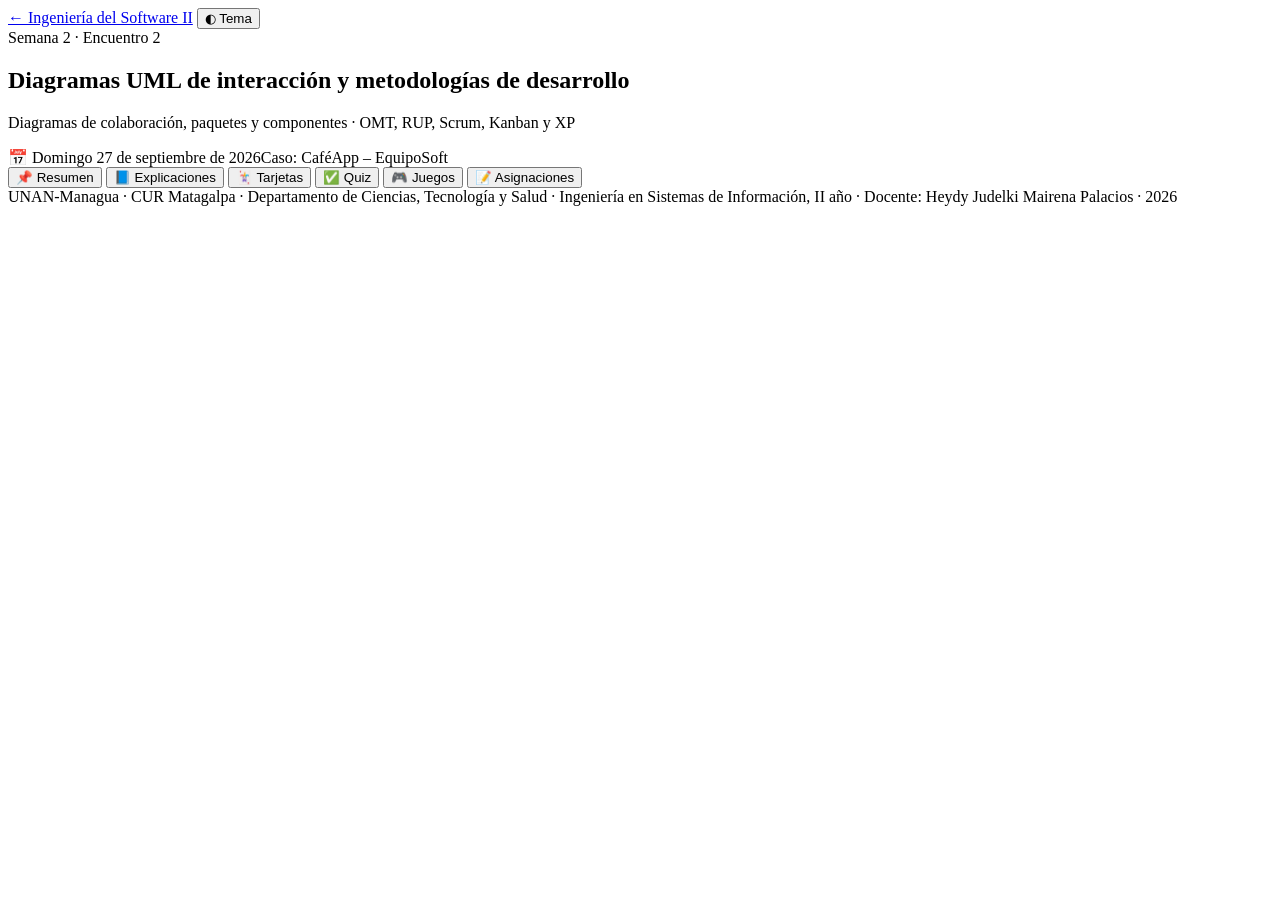
==== Encuentro_2/index.html @ fce49983 "cambiando nombre" ====
<!DOCTYPE html>
<html lang="es">
<head>
<meta charset="utf-8">
<meta name="viewport" content="width=device-width, initial-scale=1">
<title>Semana 2 · Ingeniería del Software II</title>
<meta name="description" content="Diagramas UML de interacción y metodologías de desarrollo: resúmenes, explicaciones, quiz y juegos para el Encuentro 2.">
<link rel="icon" href="data:image/svg+xml,%3Csvg xmlns='http://www.w3.org/2000/svg' viewBox='0 0 100 100'%3E%3Crect width='100' height='100' rx='20' fill='%231F3864'/%3E%3Ctext x='50' y='66' font-size='46' text-anchor='middle' fill='white' font-family='Arial' font-weight='bold'%3EIS%3C/text%3E%3C/svg%3E">
<link rel="stylesheet" href="assets/css/style.css">
</head>
<body>
<header class="top"><div class="wrap">
  <a class="home" href="index.html">← Ingeniería del Software II</a><span class="sp"></span>
  <button id="themeBtn" type="button" aria-label="Cambiar tema claro u oscuro">◐ Tema</button>
</div></header>
<section class="hero"><div class="wrap">
  <span class="pill">Semana 2 · Encuentro 2</span>
  <h1>Diagramas UML de interacción y metodologías de desarrollo</h1>
  <p>Diagramas de colaboración, paquetes y componentes · OMT, RUP, Scrum, Kanban y XP</p>
  <div class="meta"><span class="pill">📅 Domingo 27 de septiembre de 2026</span><span class="pill">Caso: CaféApp – EquipoSoft</span></div>
</div></section>
<nav class="tabs" aria-label="Secciones"><div class="wrap" role="tablist">
  <button class="tab" role="tab" data-panel="resumen">📌 Resumen</button>
  <button class="tab" role="tab" data-panel="explicaciones">📘 Explicaciones</button>
  <button class="tab" role="tab" data-panel="tarjetas">🃏 Tarjetas</button>
  <button class="tab" role="tab" data-panel="quiz">✅ Quiz</button>
  <button class="tab" role="tab" data-panel="juegos">🎮 Juegos</button>
  <button class="tab" role="tab" data-panel="asignaciones">📝 Asignaciones</button>
</div></nav>
<main class="wrap">
  <section class="panel" id="resumen"></section>
  <section class="panel" id="explicaciones"></section>
  <section class="panel" id="tarjetas"></section>
  <section class="panel" id="quiz"></section>
  <section class="panel" id="juegos"></section>
  <section class="panel" id="asignaciones"></section>
</main>
<footer><div class="wrap">UNAN-Managua · CUR Matagalpa · Departamento de Ciencias, Tecnología y Salud · Ingeniería en Sistemas de Información, II año · Docente: Heydy Judelki Mairena Palacios · 2026</div></footer>
<script src="assets/js/semana2.js"></script>
<script src="assets/js/app.js"></script>
<script>App.init();</script>
</body>
</html>
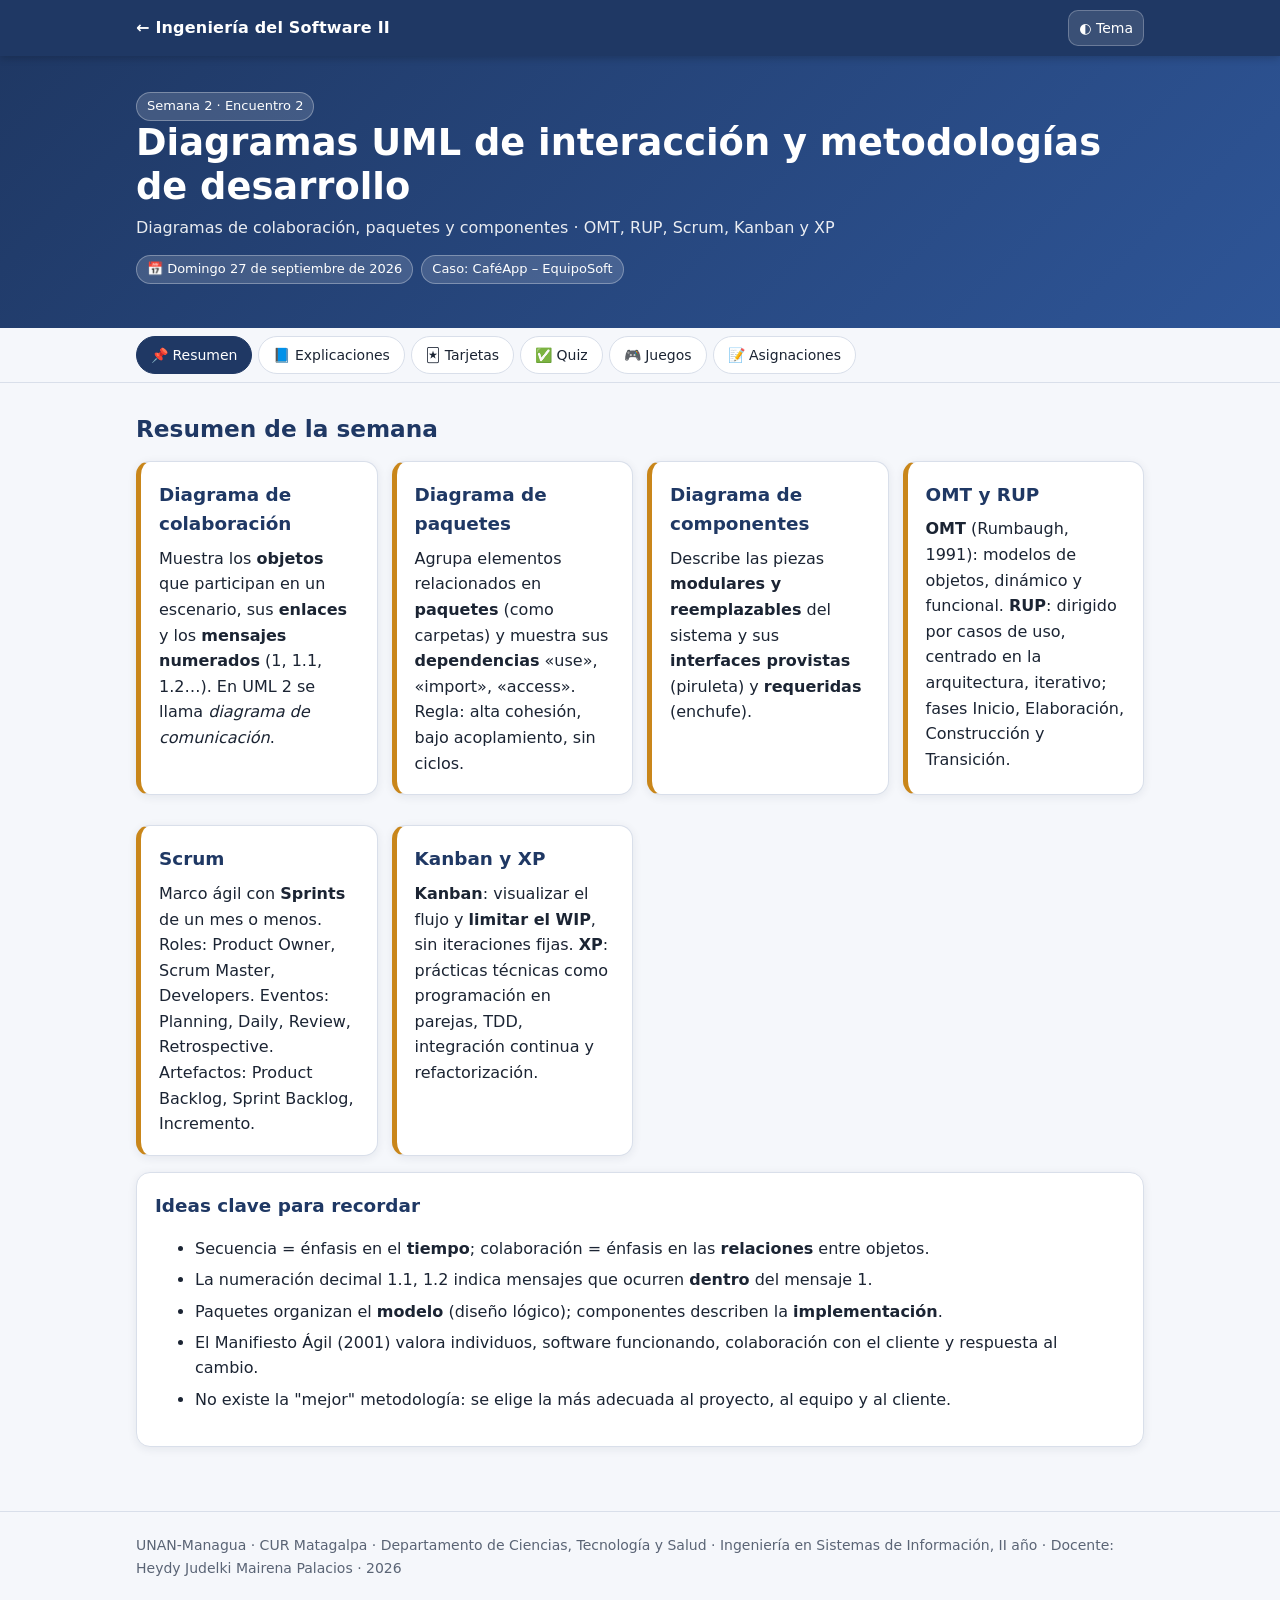
==== commit 1c5335e3: "corrigiendocon Claude" ====
--- a/Encuentro_2/index.html
+++ b/Encuentro_2/index.html
@@ -6,11 +6,11 @@
 <title>Semana 2 · Ingeniería del Software II</title>
 <meta name="description" content="Diagramas UML de interacción y metodologías de desarrollo: resúmenes, explicaciones, quiz y juegos para el Encuentro 2.">
 <link rel="icon" href="data:image/svg+xml,%3Csvg xmlns='http://www.w3.org/2000/svg' viewBox='0 0 100 100'%3E%3Crect width='100' height='100' rx='20' fill='%231F3864'/%3E%3Ctext x='50' y='66' font-size='46' text-anchor='middle' fill='white' font-family='Arial' font-weight='bold'%3EIS%3C/text%3E%3C/svg%3E">
-<link rel="stylesheet" href="assets/css/style.css">
+<link rel="stylesheet" href="../assets/css/style.css">
 </head>
 <body>
 <header class="top"><div class="wrap">
-  <a class="home" href="index.html">← Ingeniería del Software II</a><span class="sp"></span>
+  <a class="home" href="../index.html">← Ingeniería del Software II</a><span class="sp"></span>
   <button id="themeBtn" type="button" aria-label="Cambiar tema claro u oscuro">◐ Tema</button>
 </div></header>
 <section class="hero"><div class="wrap">
@@ -36,8 +36,8 @@
   <section class="panel" id="asignaciones"></section>
 </main>
 <footer><div class="wrap">UNAN-Managua · CUR Matagalpa · Departamento de Ciencias, Tecnología y Salud · Ingeniería en Sistemas de Información, II año · Docente: Heydy Judelki Mairena Palacios · 2026</div></footer>
-<script src="assets/js/semana2.js"></script>
-<script src="assets/js/app.js"></script>
+<script src="../assets/js/semana2.js"></script>
+<script src="../assets/js/app.js"></script>
 <script>App.init();</script>
 </body>
 </html>
--- a/assets/css/style.css
+++ b/assets/css/style.css
@@ -0,0 +1,143 @@
+/* Ingeniería del Software II – Material interactivo */
+:root{
+  --bg:#f5f7fb; --surface:#ffffff; --surface-2:#eef2f8; --text:#1b2433; --muted:#5a6475;
+  --brand:#1F3864; --brand-2:#2E5597; --accent:#C9861A; --ok:#2e7d32; --bad:#c62828;
+  --ok-bg:#e7f4e8; --bad-bg:#fdecec; --border:#d9dfea; --shadow:0 2px 10px rgba(20,35,70,.08);
+  --radius:14px; --chip:#dce6f2;
+}
+@media (prefers-color-scheme: dark){
+  :root:not([data-theme="light"]){
+    --bg:#0f1520; --surface:#18202e; --surface-2:#212b3c; --text:#e6ebf3; --muted:#9aa6b8;
+    --brand:#8fb0e8; --brand-2:#b4cbf2; --accent:#e5a743; --ok:#6fcf73; --bad:#ff7b7b;
+    --ok-bg:#16301b; --bad-bg:#3a1a1a; --border:#2d3a50; --shadow:0 2px 10px rgba(0,0,0,.35); --chip:#263552;
+  }
+}
+:root[data-theme="dark"]{
+  --bg:#0f1520; --surface:#18202e; --surface-2:#212b3c; --text:#e6ebf3; --muted:#9aa6b8;
+  --brand:#8fb0e8; --brand-2:#b4cbf2; --accent:#e5a743; --ok:#6fcf73; --bad:#ff7b7b;
+  --ok-bg:#16301b; --bad-bg:#3a1a1a; --border:#2d3a50; --shadow:0 2px 10px rgba(0,0,0,.35); --chip:#263552;
+}
+*{box-sizing:border-box}
+html{scroll-behavior:smooth}
+body{margin:0;background:var(--bg);color:var(--text);font:16px/1.6 "Segoe UI",system-ui,-apple-system,Roboto,Arial,sans-serif}
+a{color:var(--brand-2)}
+img{max-width:100%;height:auto}
+.wrap{max-width:1040px;margin:0 auto;padding:0 16px}
+
+/* Encabezado */
+.top{background:#1F3864;color:#fff;position:sticky;top:0;z-index:20;box-shadow:0 2px 8px rgba(0,0,0,.2)}
+.top .wrap{display:flex;align-items:center;gap:12px;min-height:56px}
+.top a.home{color:#fff;text-decoration:none;font-weight:700;letter-spacing:.2px}
+.top .sp{flex:1}
+.top button{background:rgba(255,255,255,.12);color:#fff;border:1px solid rgba(255,255,255,.25);border-radius:10px;padding:6px 10px;cursor:pointer;font:inherit;font-size:14px}
+.hero{background:linear-gradient(135deg,#1F3864,#2E5597);color:#fff;padding:36px 0 44px}
+.hero h1{margin:0 0 6px;font-size:clamp(1.5rem,4vw,2.3rem);line-height:1.2}
+.hero p{margin:0;opacity:.9}
+.hero .meta{display:flex;flex-wrap:wrap;gap:8px;margin-top:14px}
+.pill{display:inline-block;background:rgba(255,255,255,.15);border:1px solid rgba(255,255,255,.3);padding:3px 10px;border-radius:999px;font-size:13px}
+
+/* Pestañas */
+.tabs{position:sticky;top:56px;z-index:15;background:var(--bg);border-bottom:1px solid var(--border)}
+.tabs .wrap{display:flex;gap:6px;overflow-x:auto;padding:8px 16px;scrollbar-width:thin}
+.tab{flex:0 0 auto;border:1px solid var(--border);background:var(--surface);color:var(--text);border-radius:999px;padding:7px 14px;cursor:pointer;font:inherit;font-size:14px;white-space:nowrap}
+.tab[aria-selected="true"]{background:#1F3864;border-color:#1F3864;color:#fff}
+.panel{display:none;padding:22px 0 48px}
+.panel.active{display:block}
+h2{color:var(--brand);font-size:1.45rem;margin:.2em 0 .6em}
+h3{color:var(--brand);font-size:1.15rem;margin:1.2em 0 .4em}
+
+/* Tarjetas */
+.card{background:var(--surface);border:1px solid var(--border);border-radius:var(--radius);box-shadow:var(--shadow);padding:18px;margin:0 0 16px}
+.grid{display:grid;gap:14px;grid-template-columns:repeat(auto-fit,minmax(240px,1fr))}
+.kpi{border-left:5px solid var(--accent)}
+.muted{color:var(--muted)}
+.note{background:var(--surface-2);border-left:4px solid var(--brand);border-radius:10px;padding:12px 14px;margin:12px 0}
+.tip{border-left-color:var(--accent)}
+.fig{background:#fff;border-radius:12px;padding:10px;border:1px solid var(--border);text-align:center;margin:12px 0}
+.fig img{display:block;margin:0 auto;max-height:520px;object-fit:contain}
+.fig figcaption{color:#40506b;font-size:13px;font-style:italic;margin-top:6px}
+table{border-collapse:collapse;width:100%;font-size:14px}
+.tablewrap{overflow-x:auto;margin:10px 0}
+th{background:#1F3864;color:#fff;text-align:left;padding:8px}
+td{border-bottom:1px solid var(--border);padding:8px;vertical-align:top}
+tr:nth-child(even) td{background:var(--surface-2)}
+ul.key li{margin:.35em 0}
+.btn{display:inline-flex;align-items:center;gap:6px;border:0;border-radius:10px;background:var(--brand);color:#fff;padding:9px 16px;font:inherit;font-weight:600;cursor:pointer;text-decoration:none}
+@media (prefers-color-scheme: dark){:root:not([data-theme="light"]) .btn{color:#0f1520}}
+:root[data-theme="dark"] .btn{color:#0f1520}
+.btn.ghost{background:transparent;color:var(--brand);border:1px solid var(--brand)}
+.btn:disabled{opacity:.5;cursor:not-allowed}
+.row{display:flex;flex-wrap:wrap;gap:8px;align-items:center}
+
+/* Acordeón */
+details.acc{background:var(--surface);border:1px solid var(--border);border-radius:var(--radius);margin:0 0 12px;box-shadow:var(--shadow)}
+details.acc>summary{cursor:pointer;list-style:none;padding:14px 16px;font-weight:700;color:var(--brand);display:flex;justify-content:space-between;gap:10px}
+details.acc>summary::after{content:"＋";font-weight:700}
+details.acc[open]>summary::after{content:"－"}
+details.acc>summary::-webkit-details-marker{display:none}
+details.acc .body{padding:0 16px 16px}
+
+/* Flashcards */
+.flash{perspective:1000px;height:230px;cursor:pointer;margin:6px 0 12px}
+.flash .inner{position:relative;width:100%;height:100%;transition:transform .5s;transform-style:preserve-3d}
+.flash.flipped .inner{transform:rotateY(180deg)}
+.flash .face{position:absolute;inset:0;backface-visibility:hidden;border-radius:var(--radius);display:flex;align-items:center;justify-content:center;text-align:center;padding:20px;font-size:1.1rem;border:1px solid var(--border);box-shadow:var(--shadow)}
+.flash .front{background:var(--surface);font-weight:700;color:var(--brand);font-size:1.35rem}
+.flash .back{background:var(--surface-2);transform:rotateY(180deg)}
+
+/* Quiz */
+.q{margin-bottom:10px}
+.opts{display:grid;gap:8px;margin:10px 0}
+.opt{text-align:left;border:1.5px solid var(--border);background:var(--surface);color:var(--text);padding:10px 12px;border-radius:10px;cursor:pointer;font:inherit}
+.opt:hover{border-color:var(--brand-2)}
+.opt.correct{border-color:var(--ok);background:var(--ok-bg)}
+.opt.wrong{border-color:var(--bad);background:var(--bad-bg)}
+.feedback{padding:10px 12px;border-radius:10px;margin-top:6px}
+.feedback.ok{background:var(--ok-bg);color:var(--ok)}
+.feedback.bad{background:var(--bad-bg);color:var(--bad)}
+.progress{height:8px;background:var(--surface-2);border-radius:99px;overflow:hidden;margin:8px 0 14px}
+.progress>div{height:100%;background:var(--accent);width:0;transition:width .3s}
+.score{font-size:2.4rem;font-weight:800;color:var(--brand)}
+
+/* Juegos */
+.chips{display:flex;flex-wrap:wrap;gap:8px;margin:10px 0}
+.chip{border:1.5px solid var(--border);background:var(--chip);color:var(--text);padding:8px 12px;border-radius:10px;cursor:pointer;font:inherit;font-size:14px;transition:transform .1s}
+.chip:active{transform:scale(.97)}
+.chip.sel{outline:3px solid var(--accent);outline-offset:1px}
+.chip.ok{background:var(--ok-bg);border-color:var(--ok);color:var(--ok);cursor:default}
+.chip.bad{background:var(--bad-bg);border-color:var(--bad);animation:shake .3s}
+.chip.gone{visibility:hidden}
+@keyframes shake{25%{transform:translateX(-4px)}75%{transform:translateX(4px)}}
+.buckets{display:grid;gap:10px;grid-template-columns:repeat(auto-fit,minmax(170px,1fr));margin-top:10px}
+.bucket{border:2px dashed var(--border);border-radius:12px;padding:10px;min-height:110px;background:var(--surface);cursor:pointer}
+.bucket h4{margin:0 0 8px;color:var(--brand);font-size:15px}
+.bucket .chip{cursor:default;font-size:13px;padding:5px 9px}
+.match{display:grid;grid-template-columns:1fr 1fr;gap:10px}
+.match .col{display:flex;flex-direction:column;gap:8px}
+.match .chip{text-align:left}
+.order li{list-style:none}
+.orderlist{padding:0;margin:10px 0;display:flex;flex-direction:column;gap:8px}
+.orderlist li{display:flex;align-items:center;gap:8px;background:var(--surface);border:1.5px solid var(--border);border-radius:10px;padding:8px 10px}
+.orderlist li .txt{flex:1}
+.orderlist li button{border:1px solid var(--border);background:var(--surface-2);color:var(--text);border-radius:8px;width:34px;height:34px;cursor:pointer;font-size:16px}
+.orderlist li.ok{border-color:var(--ok);background:var(--ok-bg)}
+.orderlist li.bad{border-color:var(--bad);background:var(--bad-bg)}
+.hang{font-family:ui-monospace,Consolas,monospace;font-size:1.7rem;letter-spacing:.3em;margin:10px 0;word-break:break-all}
+.keys{display:flex;flex-wrap:wrap;gap:6px}
+.keys button{width:38px;height:40px;border-radius:8px;border:1px solid var(--border);background:var(--surface);color:var(--text);font:inherit;font-weight:700;cursor:pointer}
+.keys button:disabled{opacity:.35}
+.lives{font-size:1.3rem}
+.scen{font-size:1.1rem;font-weight:600;margin:6px 0 10px}
+.badge{display:inline-block;background:var(--accent);color:#1b1b1b;border-radius:999px;padding:2px 10px;font-weight:700;font-size:13px}
+input.num{width:110px;padding:8px;border-radius:8px;border:1.5px solid var(--border);background:var(--surface);color:var(--text);font:inherit}
+footer{border-top:1px solid var(--border);padding:22px 0;color:var(--muted);font-size:14px}
+.gamegrid{display:grid;gap:12px;grid-template-columns:repeat(auto-fit,minmax(210px,1fr));margin-bottom:16px}
+.gamecard{cursor:pointer;text-align:left;border:1px solid var(--border);background:var(--surface);color:var(--text);border-radius:var(--radius);padding:14px;font:inherit;box-shadow:var(--shadow)}
+.gamecard b{color:var(--brand);display:block;margin-bottom:4px}
+.gamecard[aria-pressed="true"]{outline:3px solid var(--accent)}
+@media (max-width:560px){
+  .match{grid-template-columns:1fr}
+  .flash{height:260px}
+  .hero{padding:26px 0 30px}
+}
+@media print{.top,.tabs,footer{display:none}.panel{display:block!important}}
